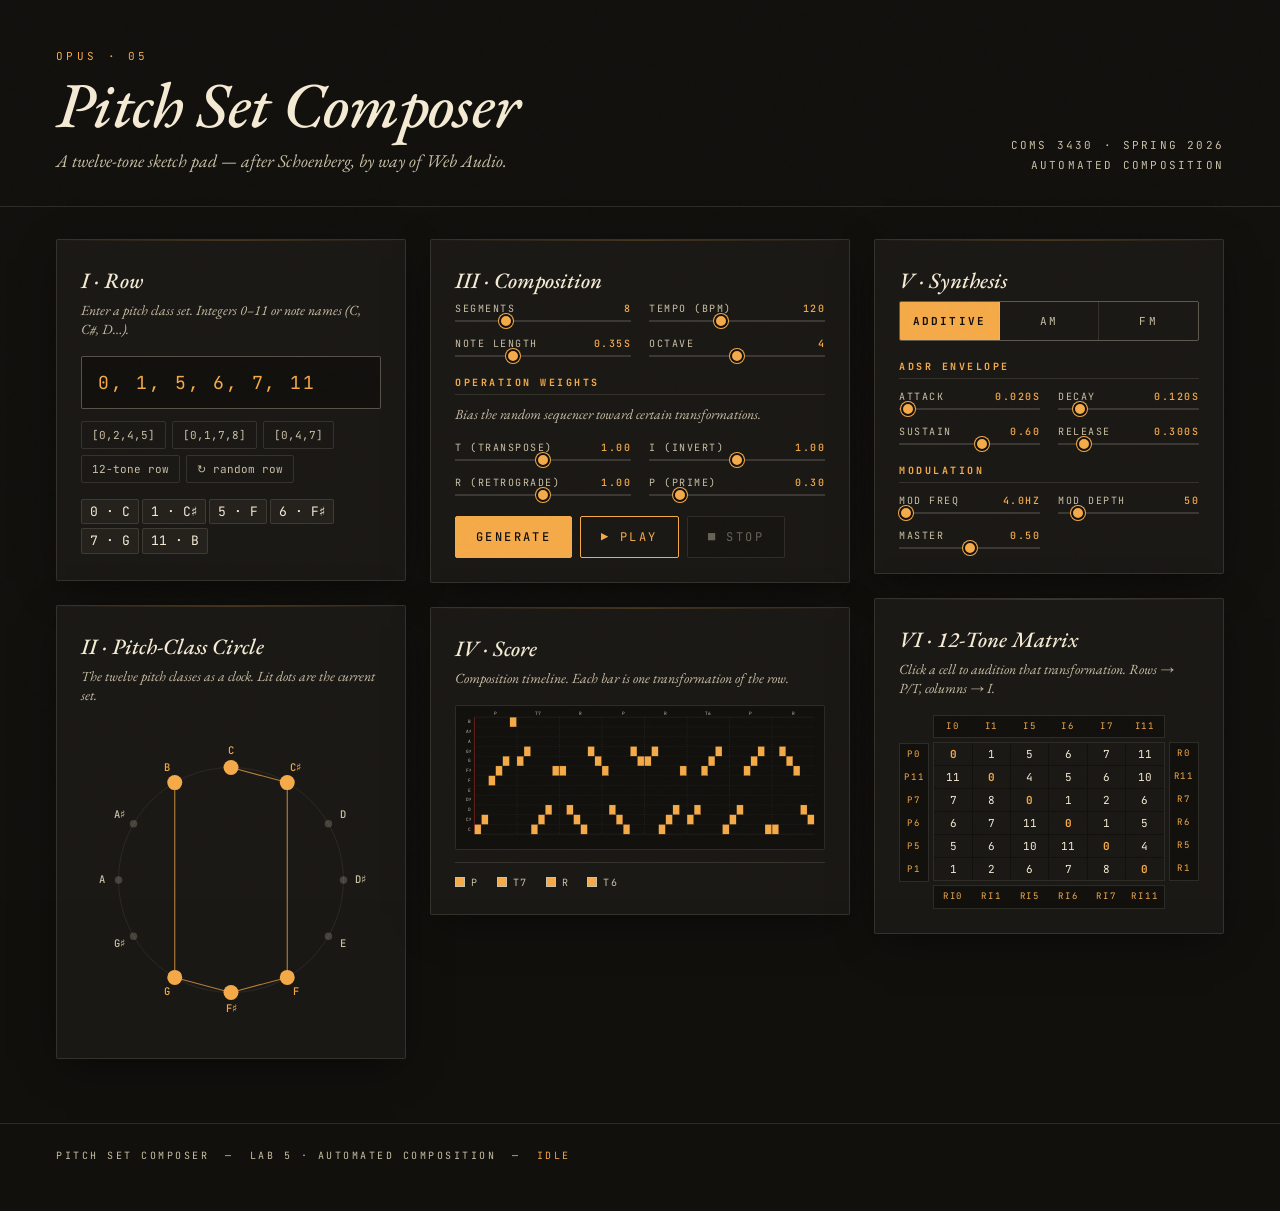
==== index.html @ 70df0deb "html js and css" ====
<!DOCTYPE html>
<html lang="en">
<head>
  <meta charset="UTF-8" />
  <meta name="viewport" content="width=device-width, initial-scale=1.0" />
  <title>Lab 5 — Pitch Set Composer</title>
  <link rel="preconnect" href="https://fonts.googleapis.com">
  <link rel="preconnect" href="https://fonts.gstatic.com" crossorigin>
  <link href="https://fonts.googleapis.com/css2?family=EB+Garamond:ital,wght@0,400;0,500;0,600;1,400&family=JetBrains+Mono:wght@400;500;700&display=swap" rel="stylesheet">
  <link rel="stylesheet" href="style.css" />
</head>
<body>
  <div class="grain"></div>

  <header class="masthead">
    <div class="masthead-left">
      <div class="opus">Opus · 05</div>
      <h1>Pitch Set Composer</h1>
      <p class="subtitle">A twelve-tone sketch pad — after Schoenberg, by way of Web Audio.</p>
    </div>
    <div class="masthead-right">
      <div class="meta-line"><span>COMS 3430</span><span>·</span><span>Spring 2026</span></div>
      <div class="meta-line"><span>Automated Composition</span></div>
    </div>
  </header>

  <main class="layout">

    <!-- ═════════════════ LEFT COLUMN ═════════════════ -->
    <section class="col col-left">

      <!-- Pitch class set input -->
      <div class="panel">
        <h2 class="panel-title">I · Row</h2>
        <p class="panel-desc">Enter a pitch class set. Integers 0–11 or note names (C, C#, D…).</p>
        <input id="row-input" type="text" class="row-input" value="0, 1, 5, 6, 7, 11" spellcheck="false" />
        <div class="row-buttons">
          <button class="preset-btn" data-preset="0,2,4,5">[0,2,4,5]</button>
          <button class="preset-btn" data-preset="0,1,7,8">[0,1,7,8]</button>
          <button class="preset-btn" data-preset="0,4,7">[0,4,7]</button>
          <button class="preset-btn" data-preset="0,1,2,3,4,5,6,7,8,9,10,11">12-tone row</button>
          <button class="preset-btn" data-preset="random">↻ random row</button>
        </div>
        <div class="parsed-row" id="parsed-row">
          <!-- filled by JS -->
        </div>
      </div>

      <!-- Pitch class circle visualization -->
      <div class="panel">
        <h2 class="panel-title">II · Pitch-Class Circle</h2>
        <p class="panel-desc">The twelve pitch classes as a clock. Lit dots are the current set.</p>
        <div class="circle-wrap">
          <svg id="pitch-circle" viewBox="0 0 400 400" aria-label="Pitch class circle"></svg>
        </div>
      </div>

    </section>

    <!-- ═════════════════ MIDDLE COLUMN ═════════════════ -->
    <section class="col col-mid">

      <!-- Composition controls -->
      <div class="panel">
        <h2 class="panel-title">III · Composition</h2>

        <div class="control-grid">
          <label class="ctrl">
            <span class="ctrl-label">Segments <em id="val-segments">8</em></span>
            <input id="segments" type="range" min="2" max="24" step="1" value="8" />
          </label>
          <label class="ctrl">
            <span class="ctrl-label">Tempo (BPM) <em id="val-tempo">120</em></span>
            <input id="tempo" type="range" min="40" max="240" step="1" value="120" />
          </label>
          <label class="ctrl">
            <span class="ctrl-label">Note length <em id="val-notelen">0.35s</em></span>
            <input id="notelen" type="range" min="0.05" max="1" step="0.01" value="0.35" />
          </label>
          <label class="ctrl">
            <span class="ctrl-label">Octave <em id="val-octave">4</em></span>
            <input id="octave" type="range" min="2" max="6" step="1" value="4" />
          </label>
        </div>

        <h3 class="sub-title">Operation weights</h3>
        <p class="panel-desc">Bias the random sequencer toward certain transformations.</p>
        <div class="control-grid">
          <label class="ctrl">
            <span class="ctrl-label">T (transpose) <em id="val-wT">1.0</em></span>
            <input id="wT" type="range" min="0" max="2" step="0.05" value="1.0" />
          </label>
          <label class="ctrl">
            <span class="ctrl-label">I (invert) <em id="val-wI">1.0</em></span>
            <input id="wI" type="range" min="0" max="2" step="0.05" value="1.0" />
          </label>
          <label class="ctrl">
            <span class="ctrl-label">R (retrograde) <em id="val-wR">1.0</em></span>
            <input id="wR" type="range" min="0" max="2" step="0.05" value="1.0" />
          </label>
          <label class="ctrl">
            <span class="ctrl-label">P (prime) <em id="val-wP">0.3</em></span>
            <input id="wP" type="range" min="0" max="2" step="0.05" value="0.3" />
          </label>
        </div>

        <div class="action-row">
          <button id="generate-btn" class="btn btn-primary">Generate</button>
          <button id="play-btn" class="btn btn-accent" disabled>▶ Play</button>
          <button id="stop-btn" class="btn" disabled>■ Stop</button>
        </div>
      </div>

      <!-- Piano roll timeline -->
      <div class="panel">
        <h2 class="panel-title">IV · Score</h2>
        <p class="panel-desc">Composition timeline. Each bar is one transformation of the row.</p>
        <div class="score-wrap">
          <svg id="piano-roll" viewBox="0 0 800 300" aria-label="Piano roll"></svg>
        </div>
        <div class="op-legend" id="op-legend"></div>
      </div>

    </section>

    <!-- ═════════════════ RIGHT COLUMN ═════════════════ -->
    <section class="col col-right">

      <!-- Synth -->
      <div class="panel">
        <h2 class="panel-title">V · Synthesis</h2>

        <div class="mode-tabs">
          <button class="mode-tab active" data-mode="additive">additive</button>
          <button class="mode-tab" data-mode="am">AM</button>
          <button class="mode-tab" data-mode="fm">FM</button>
        </div>

        <h3 class="sub-title">ADSR envelope</h3>
        <div class="control-grid">
          <label class="ctrl">
            <span class="ctrl-label">Attack <em id="val-attack">0.02s</em></span>
            <input id="attack" type="range" min="0.001" max="1" step="0.001" value="0.02" />
          </label>
          <label class="ctrl">
            <span class="ctrl-label">Decay <em id="val-decay">0.12s</em></span>
            <input id="decay" type="range" min="0.001" max="1" step="0.001" value="0.12" />
          </label>
          <label class="ctrl">
            <span class="ctrl-label">Sustain <em id="val-sustain">0.6</em></span>
            <input id="sustain" type="range" min="0" max="1" step="0.01" value="0.6" />
          </label>
          <label class="ctrl">
            <span class="ctrl-label">Release <em id="val-release">0.3s</em></span>
            <input id="release" type="range" min="0.001" max="2" step="0.001" value="0.3" />
          </label>
        </div>

        <h3 class="sub-title">Modulation</h3>
        <div class="control-grid">
          <label class="ctrl">
            <span class="ctrl-label">Mod freq <em id="val-modfreq">4Hz</em></span>
            <input id="modfreq" type="range" min="0.1" max="1000" step="0.1" value="4" />
          </label>
          <label class="ctrl">
            <span class="ctrl-label">Mod depth <em id="val-moddepth">50</em></span>
            <input id="moddepth" type="range" min="0" max="500" step="1" value="50" />
          </label>
          <label class="ctrl">
            <span class="ctrl-label">Master <em id="val-master">0.5</em></span>
            <input id="master" type="range" min="0" max="1" step="0.01" value="0.5" />
          </label>
        </div>
      </div>

      <!-- 12-tone matrix -->
      <div class="panel">
        <h2 class="panel-title">VI · 12-Tone Matrix</h2>
        <p class="panel-desc">Click a cell to audition that transformation. Rows → P/T, columns → I.</p>
        <div id="matrix-wrap" class="matrix-wrap"></div>
      </div>

    </section>

  </main>

  <footer class="colophon">
    <span>Pitch Set Composer</span>
    <span>—</span>
    <span>Lab 5 · Automated Composition</span>
    <span>—</span>
    <span id="status">idle</span>
  </footer>

  <script src="main.js"></script>
</body>
</html>
---- style.css ----
/* =========================================================
   Pitch Set Composer — Lab 5
   Aesthetic: post-war modernist concert program meets terminal.
   ========================================================= */

:root {
  --ink: #11100d;
  --ink-2: #1a1815;
  --ink-3: #24211c;
  --paper: #f4ead3;
  --paper-dim: #c9bfa5;
  --amber: #f4a948;
  --amber-soft: rgba(244, 169, 72, 0.2);
  --amber-glow: rgba(244, 169, 72, 0.5);
  --ox-blood: #9a2b2b;
  --mint: #a9c4a0;

  --font-display: 'EB Garamond', 'Iowan Old Style', Georgia, serif;
  --font-mono: 'JetBrains Mono', 'SF Mono', Menlo, monospace;

  --border: 1px solid rgba(244, 234, 211, 0.12);
  --border-strong: 1px solid rgba(244, 234, 211, 0.3);
  --shadow: 0 10px 40px -10px rgba(0, 0, 0, 0.6);
}

* { box-sizing: border-box; margin: 0; padding: 0; }

html, body {
  background: var(--ink);
  color: var(--paper);
  font-family: var(--font-display);
  font-size: 17px;
  line-height: 1.5;
  min-height: 100vh;
  overflow-x: hidden;
}

/* subtle grain overlay */
.grain {
  position: fixed; inset: 0;
  pointer-events: none;
  z-index: 100;
  opacity: 0.06;
  mix-blend-mode: overlay;
  background-image: url("data:image/svg+xml;utf8,<svg viewBox='0 0 200 200' xmlns='http://www.w3.org/2000/svg'><filter id='n'><feTurbulence type='fractalNoise' baseFrequency='0.9' numOctaves='2' stitchTiles='stitch'/></filter><rect width='100%25' height='100%25' filter='url(%23n)' opacity='0.7'/></svg>");
}

/* dotted page background */
body::before {
  content: '';
  position: fixed; inset: 0;
  background-image: radial-gradient(circle at center, rgba(244, 234, 211, 0.035) 1px, transparent 1px);
  background-size: 22px 22px;
  pointer-events: none;
  z-index: -1;
}

/* ═════════ Masthead ═════════ */

.masthead {
  padding: 48px 56px 32px;
  border-bottom: var(--border);
  display: flex;
  justify-content: space-between;
  align-items: flex-end;
  gap: 32px;
  flex-wrap: wrap;
}

.opus {
  font-family: var(--font-mono);
  font-size: 11px;
  letter-spacing: 0.3em;
  text-transform: uppercase;
  color: var(--amber);
  margin-bottom: 8px;
}

.masthead h1 {
  font-family: var(--font-display);
  font-size: clamp(42px, 5vw, 72px);
  font-weight: 500;
  line-height: 1;
  letter-spacing: -0.01em;
  font-style: italic;
}

.subtitle {
  font-family: var(--font-display);
  font-style: italic;
  font-size: 18px;
  color: var(--paper-dim);
  margin-top: 10px;
}

.masthead-right {
  text-align: right;
  font-family: var(--font-mono);
  font-size: 11px;
  letter-spacing: 0.2em;
  text-transform: uppercase;
  color: var(--paper-dim);
}

.meta-line {
  display: flex;
  gap: 10px;
  justify-content: flex-end;
  margin-top: 4px;
}

/* ═════════ Layout ═════════ */

.layout {
  display: grid;
  grid-template-columns: 1fr 1.2fr 1fr;
  gap: 24px;
  padding: 32px 56px 64px;
  max-width: 1600px;
  margin: 0 auto;
}

@media (max-width: 1200px) {
  .layout { grid-template-columns: 1fr 1fr; }
  .col-right { grid-column: 1 / -1; display: grid; grid-template-columns: 1fr 1fr; gap: 24px; }
}
@media (max-width: 780px) {
  .layout, .col-right { grid-template-columns: 1fr; padding: 24px; }
  .masthead { padding: 32px 24px 20px; }
}

.col { display: flex; flex-direction: column; gap: 24px; }

/* ═════════ Panel ═════════ */

.panel {
  background: var(--ink-2);
  border: var(--border);
  border-radius: 2px;
  padding: 24px;
  box-shadow: var(--shadow);
  position: relative;
}

.panel::before {
  content: '';
  position: absolute;
  top: 0; left: 0; right: 0;
  height: 1px;
  background: linear-gradient(90deg, transparent, var(--amber-soft), transparent);
}

.panel-title {
  font-family: var(--font-display);
  font-style: italic;
  font-weight: 500;
  font-size: 22px;
  color: var(--paper);
  margin-bottom: 4px;
  display: flex;
  align-items: baseline;
  gap: 8px;
}

.sub-title {
  font-family: var(--font-mono);
  font-size: 10px;
  letter-spacing: 0.25em;
  text-transform: uppercase;
  color: var(--amber);
  margin: 18px 0 10px;
  padding-bottom: 4px;
  border-bottom: var(--border);
}

.panel-desc {
  font-family: var(--font-display);
  font-style: italic;
  font-size: 14px;
  color: var(--paper-dim);
  margin-bottom: 16px;
  line-height: 1.4;
}

/* ═════════ Row input ═════════ */

.row-input {
  width: 100%;
  background: var(--ink);
  border: var(--border-strong);
  color: var(--amber);
  font-family: var(--font-mono);
  font-size: 18px;
  padding: 14px 16px;
  border-radius: 2px;
  letter-spacing: 0.1em;
  outline: none;
  transition: border-color 0.2s;
}
.row-input:focus { border-color: var(--amber); }

.row-buttons {
  display: flex;
  flex-wrap: wrap;
  gap: 6px;
  margin-top: 12px;
}

.preset-btn {
  font-family: var(--font-mono);
  font-size: 11px;
  background: transparent;
  color: var(--paper-dim);
  border: var(--border);
  padding: 6px 10px;
  border-radius: 2px;
  cursor: pointer;
  transition: all 0.15s;
}
.preset-btn:hover {
  color: var(--amber);
  border-color: var(--amber);
  background: var(--amber-soft);
}

.parsed-row {
  margin-top: 14px;
  font-family: var(--font-mono);
  font-size: 13px;
  color: var(--paper-dim);
  min-height: 20px;
}
.parsed-row .pc {
  display: inline-block;
  padding: 2px 8px;
  margin: 2px 3px 2px 0;
  background: var(--ink-3);
  border: var(--border);
  color: var(--paper);
  border-radius: 2px;
}

/* ═════════ Controls (sliders) ═════════ */

.control-grid {
  display: grid;
  grid-template-columns: 1fr 1fr;
  gap: 14px 18px;
}

.ctrl { display: flex; flex-direction: column; gap: 4px; }
.ctrl-label {
  font-family: var(--font-mono);
  font-size: 10px;
  letter-spacing: 0.15em;
  text-transform: uppercase;
  color: var(--paper-dim);
  display: flex;
  justify-content: space-between;
}
.ctrl-label em {
  font-style: normal;
  color: var(--amber);
  font-weight: 500;
}

input[type="range"] {
  -webkit-appearance: none;
  appearance: none;
  width: 100%;
  height: 2px;
  background: rgba(244, 234, 211, 0.15);
  outline: none;
  border-radius: 0;
  cursor: pointer;
}
input[type="range"]::-webkit-slider-thumb {
  -webkit-appearance: none;
  appearance: none;
  width: 14px; height: 14px;
  background: var(--amber);
  border: 2px solid var(--ink);
  border-radius: 50%;
  cursor: pointer;
  box-shadow: 0 0 0 1px var(--amber);
}
input[type="range"]::-moz-range-thumb {
  width: 14px; height: 14px;
  background: var(--amber);
  border: 2px solid var(--ink);
  border-radius: 50%;
  cursor: pointer;
}

/* ═════════ Buttons ═════════ */

.action-row {
  display: flex;
  gap: 8px;
  margin-top: 20px;
  flex-wrap: wrap;
}

.btn {
  font-family: var(--font-mono);
  font-size: 12px;
  letter-spacing: 0.2em;
  text-transform: uppercase;
  padding: 12px 20px;
  background: var(--ink);
  color: var(--paper);
  border: var(--border-strong);
  border-radius: 2px;
  cursor: pointer;
  transition: all 0.15s;
}
.btn:hover:not(:disabled) {
  background: var(--ink-3);
  border-color: var(--paper-dim);
}
.btn:disabled { opacity: 0.35; cursor: not-allowed; }

.btn-primary {
  background: var(--amber);
  color: var(--ink);
  border-color: var(--amber);
  font-weight: 500;
}
.btn-primary:hover:not(:disabled) {
  background: #ffc068;
  border-color: #ffc068;
}

.btn-accent {
  background: transparent;
  color: var(--amber);
  border-color: var(--amber);
}
.btn-accent:hover:not(:disabled) {
  background: var(--amber-soft);
}

/* ═════════ Mode tabs ═════════ */

.mode-tabs {
  display: flex;
  gap: 0;
  border: var(--border-strong);
  border-radius: 2px;
  overflow: hidden;
  margin-bottom: 12px;
}
.mode-tab {
  flex: 1;
  background: transparent;
  border: none;
  border-right: var(--border);
  color: var(--paper-dim);
  font-family: var(--font-mono);
  font-size: 11px;
  letter-spacing: 0.2em;
  text-transform: uppercase;
  padding: 12px;
  cursor: pointer;
  transition: all 0.15s;
}
.mode-tab:last-child { border-right: none; }
.mode-tab:hover { color: var(--paper); background: var(--ink-3); }
.mode-tab.active {
  background: var(--amber);
  color: var(--ink);
  font-weight: 700;
}

/* ═════════ Pitch-class circle ═════════ */

.circle-wrap {
  display: flex;
  justify-content: center;
  padding: 8px 0 4px;
}
#pitch-circle { width: 100%; max-width: 360px; height: auto; }

.pc-dot { transition: fill 0.15s, r 0.2s; }
.pc-label {
  font-family: var(--font-mono);
  font-size: 14px;
  fill: var(--paper-dim);
  text-anchor: middle;
  dominant-baseline: middle;
  font-weight: 500;
}
.pc-label.active { fill: var(--amber); }
.pc-edge {
  stroke: var(--amber);
  stroke-width: 1.5;
  fill: none;
  opacity: 0.7;
}
.pc-edge-dim {
  stroke: rgba(244, 234, 211, 0.08);
  stroke-width: 1;
}
.pc-now { transition: opacity 0.1s; }

/* ═════════ Piano roll ═════════ */

.score-wrap {
  background: var(--ink);
  border: var(--border);
  border-radius: 2px;
  overflow: hidden;
  padding: 4px;
}
#piano-roll { width: 100%; height: auto; display: block; }

.roll-bg { fill: var(--ink); }
.roll-gridline { stroke: rgba(244, 234, 211, 0.06); stroke-width: 1; }
.roll-gridline-strong { stroke: rgba(244, 234, 211, 0.14); stroke-width: 1; }
.roll-note { fill: var(--amber); stroke: var(--ink); stroke-width: 0.5; }
.roll-note-playing { fill: #fff; }
.roll-seg-divider { stroke: var(--paper-dim); stroke-width: 0.5; stroke-dasharray: 2, 3; opacity: 0.5; }
.roll-seg-label {
  font-family: var(--font-mono);
  font-size: 10px;
  fill: var(--paper-dim);
  letter-spacing: 0.1em;
}
.roll-playhead {
  stroke: var(--ox-blood);
  stroke-width: 1.5;
  opacity: 0.9;
}

.op-legend {
  display: flex;
  flex-wrap: wrap;
  gap: 10px 18px;
  margin-top: 12px;
  padding-top: 12px;
  border-top: var(--border);
  font-family: var(--font-mono);
  font-size: 10px;
  letter-spacing: 0.15em;
  text-transform: uppercase;
  color: var(--paper-dim);
}
.op-legend-item { display: flex; align-items: center; gap: 6px; }
.op-legend-swatch {
  width: 10px; height: 10px;
  border: 1px solid var(--paper-dim);
}

/* ═════════ Matrix ═════════ */

.matrix-wrap {
  display: grid;
  grid-template-columns: auto 1fr auto;
  grid-template-rows: auto 1fr auto;
  gap: 4px;
  font-family: var(--font-mono);
  font-size: 10px;
  color: var(--paper-dim);
}
.matrix-grid {
  display: grid;
  gap: 1px;
  background: var(--ink);
  border: var(--border);
}
.matrix-cell {
  background: var(--ink-2);
  color: var(--paper);
  font-family: var(--font-mono);
  font-size: 11px;
  padding: 4px 0;
  text-align: center;
  cursor: pointer;
  transition: background 0.1s, color 0.1s;
  border: none;
  min-height: 22px;
}
.matrix-cell:hover {
  background: var(--amber-soft);
  color: var(--amber);
}
.matrix-cell.diag { color: var(--amber); font-weight: 700; }
.matrix-cell.playing {
  background: var(--amber);
  color: var(--ink);
}

.matrix-label {
  font-family: var(--font-mono);
  font-size: 9px;
  letter-spacing: 0.2em;
  text-transform: uppercase;
  color: var(--amber);
  text-align: center;
  padding: 4px;
}
.matrix-label.rotated {
  writing-mode: vertical-rl;
  transform: rotate(180deg);
}

/* ═════════ Footer ═════════ */

.colophon {
  padding: 24px 56px 48px;
  border-top: var(--border);
  font-family: var(--font-mono);
  font-size: 10px;
  letter-spacing: 0.25em;
  text-transform: uppercase;
  color: var(--paper-dim);
  display: flex;
  gap: 16px;
  flex-wrap: wrap;
  align-items: center;
}
.colophon #status { color: var(--amber); }

/* ═════════ Tiny page-load animation ═════════ */

.panel { animation: fade-up 0.6s cubic-bezier(0.22, 1, 0.36, 1) both; }
.panel:nth-child(1) { animation-delay: 0.05s; }
.panel:nth-child(2) { animation-delay: 0.15s; }

@keyframes fade-up {
  from { opacity: 0; transform: translateY(8px); }
  to { opacity: 1; transform: translateY(0); }
}
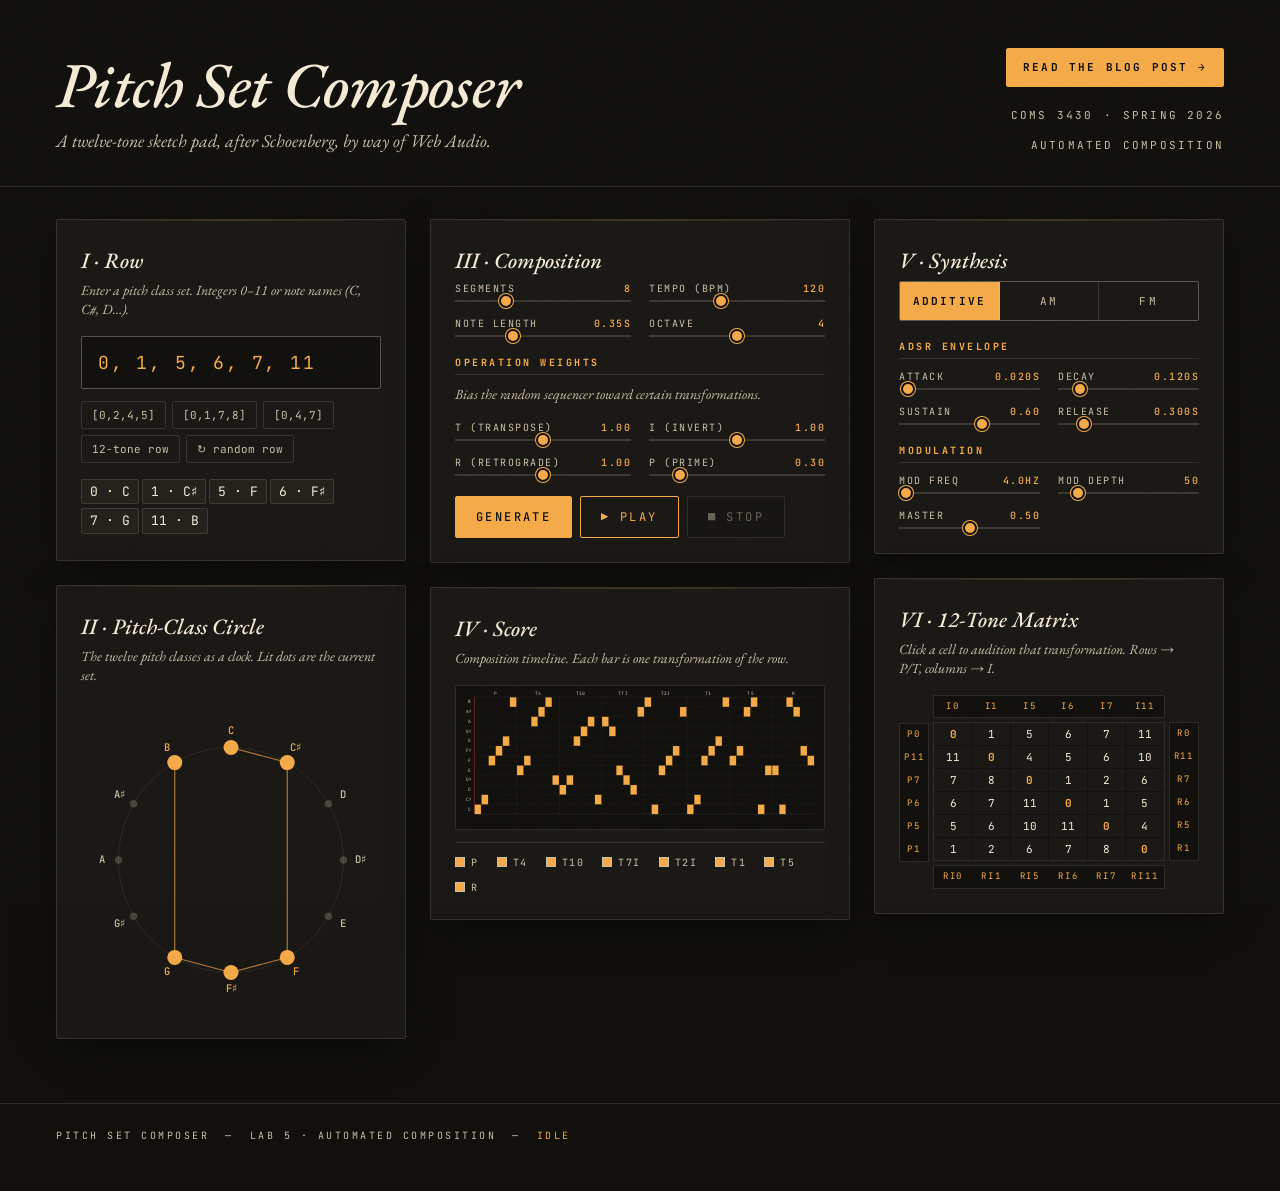
==== commit eb3ea7c8: "updated html and css" ====
--- a/index.html
+++ b/index.html
@@ -14,11 +14,11 @@
 
   <header class="masthead">
     <div class="masthead-left">
-      <div class="opus">Opus · 05</div>
       <h1>Pitch Set Composer</h1>
-      <p class="subtitle">A twelve-tone sketch pad — after Schoenberg, by way of Web Audio.</p>
+      <p class="subtitle">A twelve-tone sketch pad, after Schoenberg, by way of Web Audio.</p>
     </div>
     <div class="masthead-right">
+      <a href="blog.html" class="blog-link">Read the blog post →</a>
       <div class="meta-line"><span>COMS 3430</span><span>·</span><span>Spring 2026</span></div>
       <div class="meta-line"><span>Automated Composition</span></div>
     </div>
--- a/style.css
+++ b/style.css
@@ -100,6 +100,32 @@
   letter-spacing: 0.2em;
   text-transform: uppercase;
   color: var(--paper-dim);
+  display: flex;
+  flex-direction: column;
+  align-items: flex-end;
+  gap: 10px;
+}
+
+.blog-link {
+  display: inline-block;
+  font-family: var(--font-mono);
+  font-size: 11px;
+  letter-spacing: 0.2em;
+  text-transform: uppercase;
+  color: var(--ink);
+  background: var(--amber);
+  border: 1px solid var(--amber);
+  padding: 10px 16px;
+  border-radius: 2px;
+  text-decoration: none;
+  font-weight: 700;
+  transition: all 0.15s;
+  margin-bottom: 6px;
+}
+.blog-link:hover {
+  background: #ffc068;
+  border-color: #ffc068;
+  transform: translateX(-2px);
 }
 
 .meta-line {
